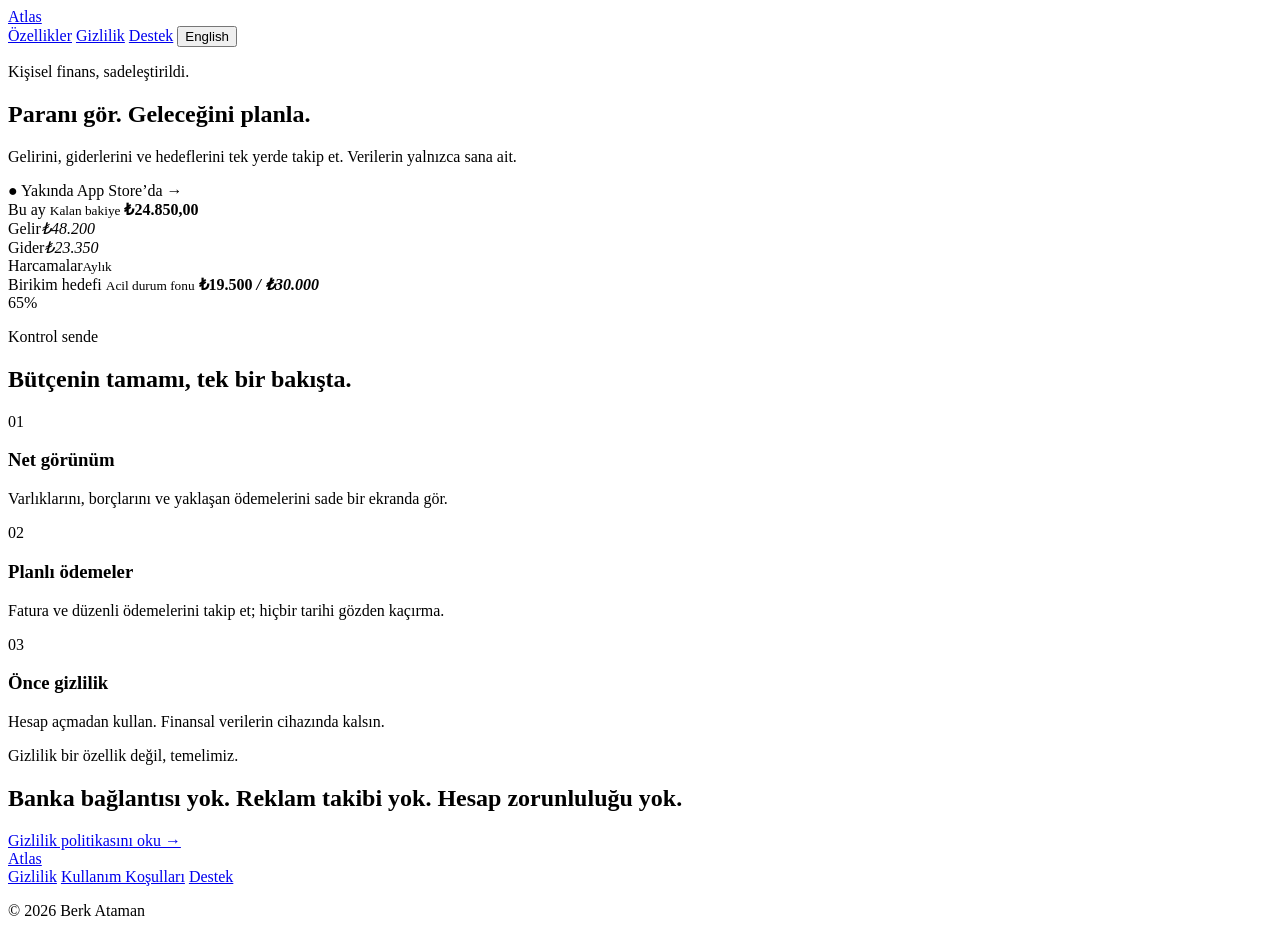
==== index.html @ bc6813a5 "Add index.html" ====
<!doctype html>
<html lang="tr">
<head>
  <meta charset="utf-8">
  <meta name="viewport" content="width=device-width, initial-scale=1">
  <meta name="description" content="Atlas — kişisel bütçenizi sade ve güvenli biçimde yönetin.">
  <meta name="theme-color" content="#06110e">
  <title>Atlas — Paranı gör. Geleceğini planla.</title>
  <link rel="stylesheet" href="assets/styles.css">
  <script defer src="assets/site.js"></script>
</head>
<body>
  <header class="site-header">
    <a class="brand" href="./" aria-label="Atlas ana sayfa">
      <span class="brand-mark" aria-hidden="true"><i></i><i></i></span>
      <span>Atlas</span>
    </a>
    <nav aria-label="Ana menü">
      <a href="#features" data-tr="Özellikler" data-en="Features">Özellikler</a>
      <a href="privacy/" data-tr="Gizlilik" data-en="Privacy">Gizlilik</a>
      <a href="support/" data-tr="Destek" data-en="Support">Destek</a>
      <button class="language-toggle" type="button" data-language-toggle>English</button>
    </nav>
  </header>

  <main>
    <section class="hero">
      <div class="hero-copy">
        <p class="eyebrow" data-tr="Kişisel finans, sadeleştirildi." data-en="Personal finance, simplified.">Kişisel finans, sadeleştirildi.</p>
        <h1>
          <span data-tr="Paranı gör." data-en="See your money.">Paranı gör.</span>
          <strong data-tr="Geleceğini planla." data-en="Plan your future.">Geleceğini planla.</strong>
        </h1>
        <p class="lead" data-tr="Gelirini, giderlerini ve hedeflerini tek yerde takip et. Verilerin yalnızca sana ait." data-en="Track your income, expenses, and goals in one place. Your data belongs to you.">
          Gelirini, giderlerini ve hedeflerini tek yerde takip et. Verilerin yalnızca sana ait.
        </p>
        <span class="store-button" aria-label="Yakında App Store'da">
          <span class="apple-glyph" aria-hidden="true">●</span>
          <span data-tr="Yakında App Store’da" data-en="Coming soon to the App Store">Yakında App Store’da</span>
          <span aria-hidden="true">→</span>
        </span>
      </div>

      <div class="product-visual" aria-label="Atlas bütçe özeti örneği">
        <div class="orbit orbit-one"></div>
        <div class="orbit orbit-two"></div>
        <article class="glass-card balance-card">
          <span data-tr="Bu ay" data-en="This month">Bu ay</span>
          <small data-tr="Kalan bakiye" data-en="Remaining balance">Kalan bakiye</small>
          <b>₺24.850,00</b>
          <div class="bar-label"><span data-tr="Gelir" data-en="Income">Gelir</span><em>₺48.200</em></div>
          <div class="progress"><i style="width:78%"></i></div>
          <div class="bar-label"><span data-tr="Gider" data-en="Expenses">Gider</span><em>₺23.350</em></div>
          <div class="progress muted"><i style="width:43%"></i></div>
        </article>
        <article class="glass-card chart-card">
          <div class="card-heading"><span data-tr="Harcamalar" data-en="Spending">Harcamalar</span><small data-tr="Aylık" data-en="Monthly">Aylık</small></div>
          <div class="chart" aria-hidden="true">
            <span style="height:30%"></span><span style="height:47%"></span><span style="height:38%"></span>
            <span style="height:62%"></span><span style="height:54%"></span><span style="height:78%"></span>
          </div>
        </article>
        <article class="glass-card goal-card">
          <div>
            <span data-tr="Birikim hedefi" data-en="Savings goal">Birikim hedefi</span>
            <small data-tr="Acil durum fonu" data-en="Emergency fund">Acil durum fonu</small>
            <b>₺19.500 <em>/ ₺30.000</em></b>
          </div>
          <div class="ring"><span>65%</span></div>
        </article>
      </div>
    </section>

    <section class="features" id="features">
      <div class="section-heading">
        <p class="eyebrow" data-tr="Kontrol sende" data-en="You’re in control">Kontrol sende</p>
        <h2 data-tr="Bütçenin tamamı, tek bir bakışta." data-en="Your entire budget, at a glance.">Bütçenin tamamı, tek bir bakışta.</h2>
      </div>
      <div class="feature-grid">
        <article><span>01</span><h3 data-tr="Net görünüm" data-en="Clear overview">Net görünüm</h3><p data-tr="Varlıklarını, borçlarını ve yaklaşan ödemelerini sade bir ekranda gör." data-en="See your assets, debts, and upcoming payments on one clean screen.">Varlıklarını, borçlarını ve yaklaşan ödemelerini sade bir ekranda gör.</p></article>
        <article><span>02</span><h3 data-tr="Planlı ödemeler" data-en="Planned payments">Planlı ödemeler</h3><p data-tr="Fatura ve düzenli ödemelerini takip et; hiçbir tarihi gözden kaçırma." data-en="Track bills and recurring payments without missing a date.">Fatura ve düzenli ödemelerini takip et; hiçbir tarihi gözden kaçırma.</p></article>
        <article><span>03</span><h3 data-tr="Önce gizlilik" data-en="Privacy first">Önce gizlilik</h3><p data-tr="Hesap açmadan kullan. Finansal verilerin cihazında kalsın." data-en="Use Atlas without an account. Keep your financial data on your device.">Hesap açmadan kullan. Finansal verilerin cihazında kalsın.</p></article>
      </div>
    </section>

    <section class="privacy-callout">
      <div>
        <p class="eyebrow" data-tr="Gizlilik bir özellik değil, temelimiz." data-en="Privacy isn’t a feature. It’s the foundation.">Gizlilik bir özellik değil, temelimiz.</p>
        <h2 data-tr="Banka bağlantısı yok. Reklam takibi yok. Hesap zorunluluğu yok." data-en="No bank connection. No ad tracking. No required account.">Banka bağlantısı yok. Reklam takibi yok. Hesap zorunluluğu yok.</h2>
      </div>
      <a class="text-link" href="privacy/" data-tr="Gizlilik politikasını oku →" data-en="Read the privacy policy →">Gizlilik politikasını oku →</a>
    </section>
  </main>

  <footer>
    <a class="brand footer-brand" href="./"><span class="brand-mark" aria-hidden="true"><i></i><i></i></span><span>Atlas</span></a>
    <div class="footer-links">
      <a href="privacy/" data-tr="Gizlilik" data-en="Privacy">Gizlilik</a>
      <a href="terms/" data-tr="Kullanım Koşulları" data-en="Terms of Use">Kullanım Koşulları</a>
      <a href="support/" data-tr="Destek" data-en="Support">Destek</a>
    </div>
    <p>© 2026 Berk Ataman</p>
  </footer>
</body>
</html>
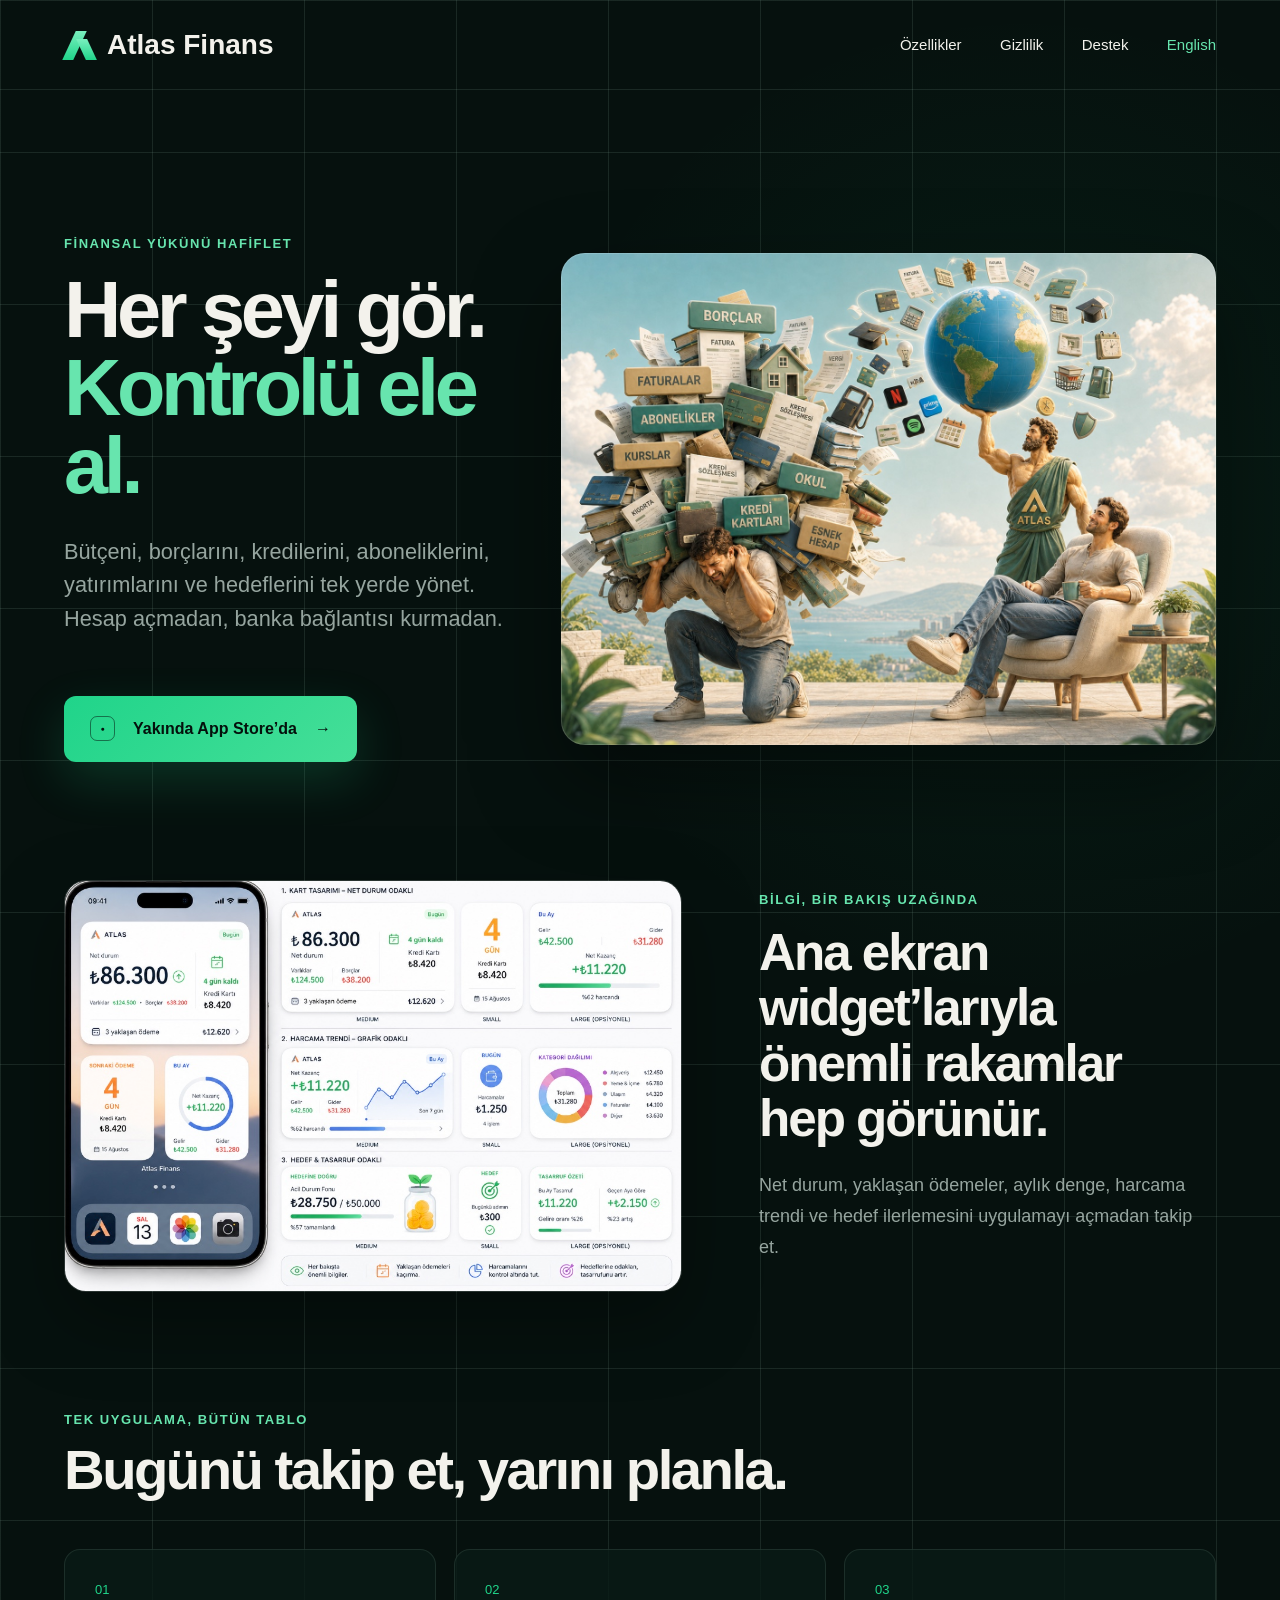
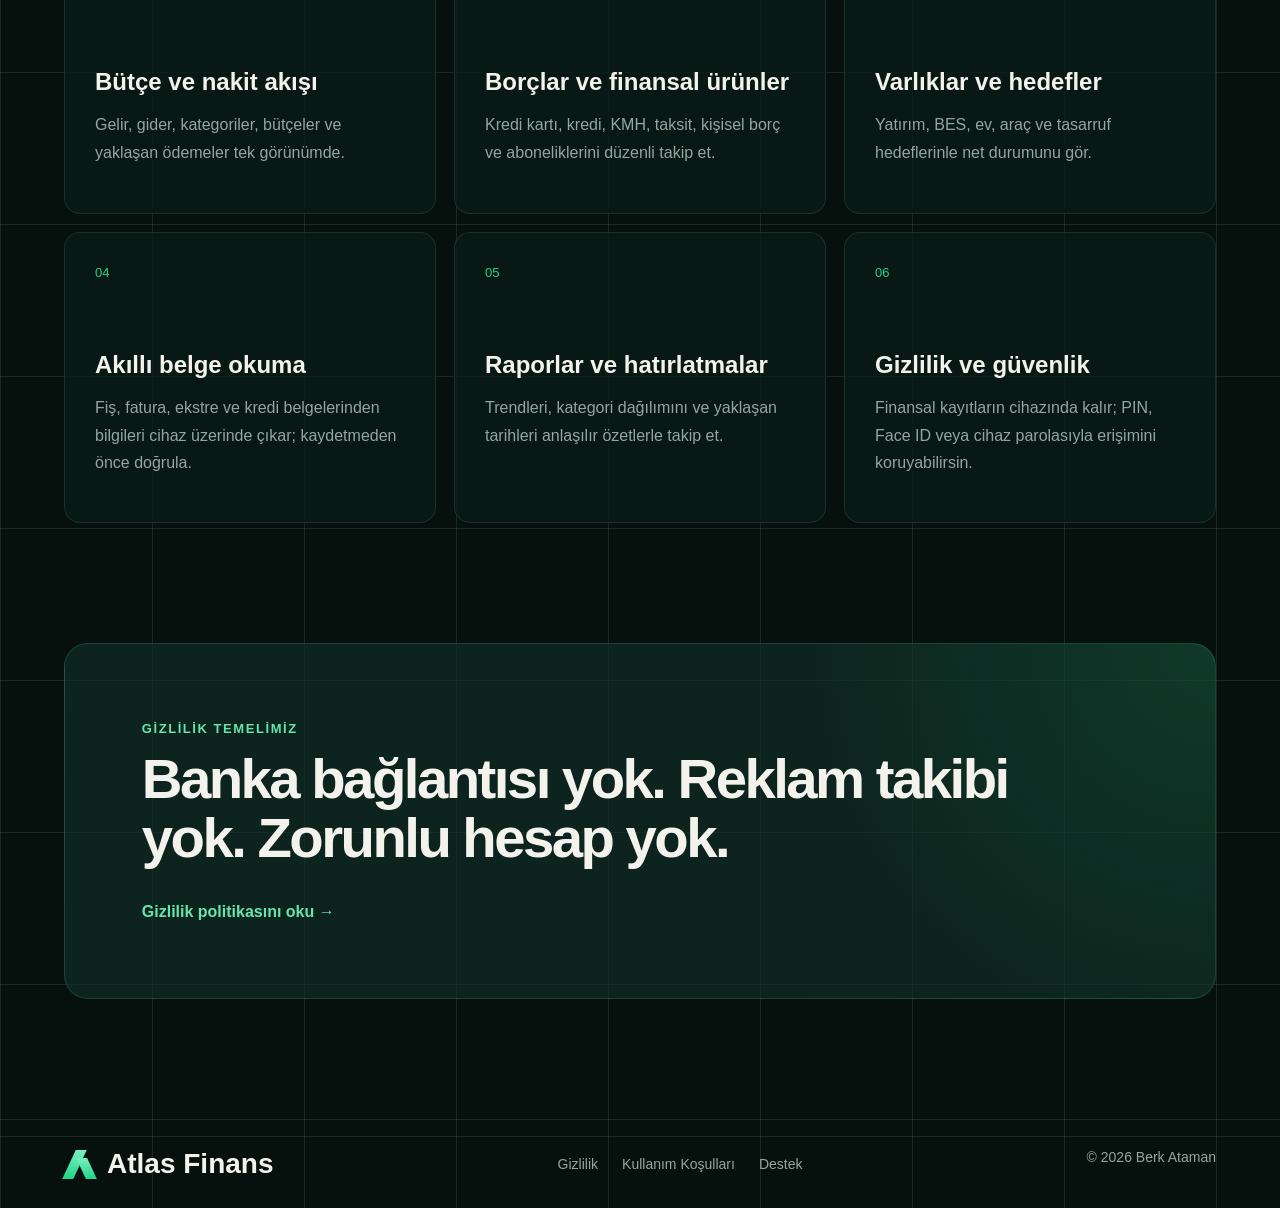
==== commit 67f5fa20: "Update site content, legal pages, and visuals" ====
--- a/index.html
+++ b/index.html
@@ -1,105 +1,25 @@
 <!doctype html>
 <html lang="tr">
 <head>
-  <meta charset="utf-8">
-  <meta name="viewport" content="width=device-width, initial-scale=1">
-  <meta name="description" content="Atlas — kişisel bütçenizi sade ve güvenli biçimde yönetin.">
-  <meta name="theme-color" content="#06110e">
-  <title>Atlas — Paranı gör. Geleceğini planla.</title>
-  <link rel="stylesheet" href="assets/styles.css">
-  <script defer src="assets/site.js"></script>
+  <meta charset="utf-8"><meta name="viewport" content="width=device-width, initial-scale=1">
+  <meta name="description" content="Atlas Finans — bütçe, borç, kredi, abonelik, yatırım ve hedeflerinizi gizlilik odaklı yönetin.">
+  <meta name="theme-color" content="#06110e"><title>Atlas Finans — Finansal yükünü hafiflet</title>
+  <link rel="stylesheet" href="assets/styles.css"><script defer src="assets/site.js"></script>
 </head>
 <body>
-  <header class="site-header">
-    <a class="brand" href="./" aria-label="Atlas ana sayfa">
-      <span class="brand-mark" aria-hidden="true"><i></i><i></i></span>
-      <span>Atlas</span>
-    </a>
-    <nav aria-label="Ana menü">
-      <a href="#features" data-tr="Özellikler" data-en="Features">Özellikler</a>
-      <a href="privacy/" data-tr="Gizlilik" data-en="Privacy">Gizlilik</a>
-      <a href="support/" data-tr="Destek" data-en="Support">Destek</a>
-      <button class="language-toggle" type="button" data-language-toggle>English</button>
-    </nav>
-  </header>
-
+  <header class="site-header"><a class="brand" href="./" aria-label="Atlas Finans ana sayfa"><span class="brand-mark" aria-hidden="true"><i></i><i></i></span><span>Atlas Finans</span></a><nav aria-label="Ana menü"><a href="#features" data-tr="Özellikler" data-en="Features">Özellikler</a><a href="privacy/" data-tr="Gizlilik" data-en="Privacy">Gizlilik</a><a href="support/" data-tr="Destek" data-en="Support">Destek</a><button class="language-toggle" type="button" data-language-toggle>English</button></nav></header>
   <main>
-    <section class="hero">
-      <div class="hero-copy">
-        <p class="eyebrow" data-tr="Kişisel finans, sadeleştirildi." data-en="Personal finance, simplified.">Kişisel finans, sadeleştirildi.</p>
-        <h1>
-          <span data-tr="Paranı gör." data-en="See your money.">Paranı gör.</span>
-          <strong data-tr="Geleceğini planla." data-en="Plan your future.">Geleceğini planla.</strong>
-        </h1>
-        <p class="lead" data-tr="Gelirini, giderlerini ve hedeflerini tek yerde takip et. Verilerin yalnızca sana ait." data-en="Track your income, expenses, and goals in one place. Your data belongs to you.">
-          Gelirini, giderlerini ve hedeflerini tek yerde takip et. Verilerin yalnızca sana ait.
-        </p>
-        <span class="store-button" aria-label="Yakında App Store'da">
-          <span class="apple-glyph" aria-hidden="true">●</span>
-          <span data-tr="Yakında App Store’da" data-en="Coming soon to the App Store">Yakında App Store’da</span>
-          <span aria-hidden="true">→</span>
-        </span>
-      </div>
-
-      <div class="product-visual" aria-label="Atlas bütçe özeti örneği">
-        <div class="orbit orbit-one"></div>
-        <div class="orbit orbit-two"></div>
-        <article class="glass-card balance-card">
-          <span data-tr="Bu ay" data-en="This month">Bu ay</span>
-          <small data-tr="Kalan bakiye" data-en="Remaining balance">Kalan bakiye</small>
-          <b>₺24.850,00</b>
-          <div class="bar-label"><span data-tr="Gelir" data-en="Income">Gelir</span><em>₺48.200</em></div>
-          <div class="progress"><i style="width:78%"></i></div>
-          <div class="bar-label"><span data-tr="Gider" data-en="Expenses">Gider</span><em>₺23.350</em></div>
-          <div class="progress muted"><i style="width:43%"></i></div>
-        </article>
-        <article class="glass-card chart-card">
-          <div class="card-heading"><span data-tr="Harcamalar" data-en="Spending">Harcamalar</span><small data-tr="Aylık" data-en="Monthly">Aylık</small></div>
-          <div class="chart" aria-hidden="true">
-            <span style="height:30%"></span><span style="height:47%"></span><span style="height:38%"></span>
-            <span style="height:62%"></span><span style="height:54%"></span><span style="height:78%"></span>
-          </div>
-        </article>
-        <article class="glass-card goal-card">
-          <div>
-            <span data-tr="Birikim hedefi" data-en="Savings goal">Birikim hedefi</span>
-            <small data-tr="Acil durum fonu" data-en="Emergency fund">Acil durum fonu</small>
-            <b>₺19.500 <em>/ ₺30.000</em></b>
-          </div>
-          <div class="ring"><span>65%</span></div>
-        </article>
-      </div>
-    </section>
-
-    <section class="features" id="features">
-      <div class="section-heading">
-        <p class="eyebrow" data-tr="Kontrol sende" data-en="You’re in control">Kontrol sende</p>
-        <h2 data-tr="Bütçenin tamamı, tek bir bakışta." data-en="Your entire budget, at a glance.">Bütçenin tamamı, tek bir bakışta.</h2>
-      </div>
-      <div class="feature-grid">
-        <article><span>01</span><h3 data-tr="Net görünüm" data-en="Clear overview">Net görünüm</h3><p data-tr="Varlıklarını, borçlarını ve yaklaşan ödemelerini sade bir ekranda gör." data-en="See your assets, debts, and upcoming payments on one clean screen.">Varlıklarını, borçlarını ve yaklaşan ödemelerini sade bir ekranda gör.</p></article>
-        <article><span>02</span><h3 data-tr="Planlı ödemeler" data-en="Planned payments">Planlı ödemeler</h3><p data-tr="Fatura ve düzenli ödemelerini takip et; hiçbir tarihi gözden kaçırma." data-en="Track bills and recurring payments without missing a date.">Fatura ve düzenli ödemelerini takip et; hiçbir tarihi gözden kaçırma.</p></article>
-        <article><span>03</span><h3 data-tr="Önce gizlilik" data-en="Privacy first">Önce gizlilik</h3><p data-tr="Hesap açmadan kullan. Finansal verilerin cihazında kalsın." data-en="Use Atlas without an account. Keep your financial data on your device.">Hesap açmadan kullan. Finansal verilerin cihazında kalsın.</p></article>
-      </div>
-    </section>
-
-    <section class="privacy-callout">
-      <div>
-        <p class="eyebrow" data-tr="Gizlilik bir özellik değil, temelimiz." data-en="Privacy isn’t a feature. It’s the foundation.">Gizlilik bir özellik değil, temelimiz.</p>
-        <h2 data-tr="Banka bağlantısı yok. Reklam takibi yok. Hesap zorunluluğu yok." data-en="No bank connection. No ad tracking. No required account.">Banka bağlantısı yok. Reklam takibi yok. Hesap zorunluluğu yok.</h2>
-      </div>
-      <a class="text-link" href="privacy/" data-tr="Gizlilik politikasını oku →" data-en="Read the privacy policy →">Gizlilik politikasını oku →</a>
-    </section>
+    <section class="hero hero-new"><div class="hero-copy"><p class="eyebrow" data-tr="Finansal yükünü hafiflet" data-en="Lighten your financial load">Finansal yükünü hafiflet</p><h1><span data-tr="Her şeyi gör." data-en="See everything.">Her şeyi gör.</span><strong data-tr="Kontrolü ele al." data-en="Take control.">Kontrolü ele al.</strong></h1><p class="lead" data-tr="Bütçeni, borçlarını, kredilerini, aboneliklerini, yatırımlarını ve hedeflerini tek yerde yönet. Hesap açmadan, banka bağlantısı kurmadan." data-en="Manage your budget, debts, loans, subscriptions, investments and goals in one place—without creating an account or connecting a bank.">Bütçeni, borçlarını, kredilerini, aboneliklerini, yatırımlarını ve hedeflerini tek yerde yönet. Hesap açmadan, banka bağlantısı kurmadan.</p><span class="store-button"><span class="apple-glyph" aria-hidden="true">●</span><span data-tr="Yakında App Store’da" data-en="Coming soon to the App Store">Yakında App Store’da</span><span aria-hidden="true">→</span></span></div><figure class="hero-image"><img src="assets/images/atlas-hero.jpg" alt="Atlas Finans, finansal yükten kontrole geçişi anlatan görsel" width="1448" height="1086" fetchpriority="high"></figure></section>
+    <section class="product-showcase"><img src="assets/images/atlas-widgets.jpg" alt="Atlas Finans iOS ana ekran widget tasarımları" width="1038" height="691" loading="lazy"><div><p class="eyebrow" data-tr="Bilgi, bir bakış uzağında" data-en="Insights at a glance">Bilgi, bir bakış uzağında</p><h2 data-tr="Ana ekran widget’larıyla önemli rakamlar hep görünür." data-en="Keep the numbers that matter visible with Home Screen widgets.">Ana ekran widget’larıyla önemli rakamlar hep görünür.</h2><p data-tr="Net durum, yaklaşan ödemeler, aylık denge, harcama trendi ve hedef ilerlemesini uygulamayı açmadan takip et." data-en="Follow net worth, upcoming payments, monthly balance, spending trends and goal progress without opening the app.">Net durum, yaklaşan ödemeler, aylık denge, harcama trendi ve hedef ilerlemesini uygulamayı açmadan takip et.</p></div></section>
+    <section class="features" id="features"><div class="section-heading"><p class="eyebrow" data-tr="Tek uygulama, bütün tablo" data-en="One app, the full picture">Tek uygulama, bütün tablo</p><h2 data-tr="Bugünü takip et, yarını planla." data-en="Track today. Plan tomorrow.">Bugünü takip et, yarını planla.</h2></div><div class="feature-grid">
+      <article><span>01</span><h3 data-tr="Bütçe ve nakit akışı" data-en="Budget &amp; cash flow">Bütçe ve nakit akışı</h3><p data-tr="Gelir, gider, kategoriler, bütçeler ve yaklaşan ödemeler tek görünümde." data-en="Income, expenses, categories, budgets and upcoming payments in one view.">Gelir, gider, kategoriler, bütçeler ve yaklaşan ödemeler tek görünümde.</p></article>
+      <article><span>02</span><h3 data-tr="Borçlar ve finansal ürünler" data-en="Debts &amp; financial products">Borçlar ve finansal ürünler</h3><p data-tr="Kredi kartı, kredi, KMH, taksit, kişisel borç ve aboneliklerini düzenli takip et." data-en="Track cards, loans, overdrafts, installments, personal debts and subscriptions.">Kredi kartı, kredi, KMH, taksit, kişisel borç ve aboneliklerini düzenli takip et.</p></article>
+      <article><span>03</span><h3 data-tr="Varlıklar ve hedefler" data-en="Assets &amp; goals">Varlıklar ve hedefler</h3><p data-tr="Yatırım, BES, ev, araç ve tasarruf hedeflerinle net durumunu gör." data-en="See your position across investments, pensions, home, vehicle and savings goals.">Yatırım, BES, ev, araç ve tasarruf hedeflerinle net durumunu gör.</p></article>
+      <article><span>04</span><h3 data-tr="Akıllı belge okuma" data-en="Smart document reading">Akıllı belge okuma</h3><p data-tr="Fiş, fatura, ekstre ve kredi belgelerinden bilgileri cihaz üzerinde çıkar; kaydetmeden önce doğrula." data-en="Extract details from receipts, bills, statements and loan documents on-device, then review before saving.">Fiş, fatura, ekstre ve kredi belgelerinden bilgileri cihaz üzerinde çıkar; kaydetmeden önce doğrula.</p></article>
+      <article><span>05</span><h3 data-tr="Raporlar ve hatırlatmalar" data-en="Reports &amp; reminders">Raporlar ve hatırlatmalar</h3><p data-tr="Trendleri, kategori dağılımını ve yaklaşan tarihleri anlaşılır özetlerle takip et." data-en="Follow trends, category breakdowns and due dates with clear summaries.">Trendleri, kategori dağılımını ve yaklaşan tarihleri anlaşılır özetlerle takip et.</p></article>
+      <article><span>06</span><h3 data-tr="Gizlilik ve güvenlik" data-en="Privacy &amp; security">Gizlilik ve güvenlik</h3><p data-tr="Finansal kayıtların cihazında kalır; PIN, Face ID veya cihaz parolasıyla erişimini koruyabilirsin." data-en="Your financial records stay on your device; protect access with a PIN, Face ID or device passcode.">Finansal kayıtların cihazında kalır; PIN, Face ID veya cihaz parolasıyla erişimini koruyabilirsin.</p></article>
+    </div></section>
+    <section class="privacy-callout"><div><p class="eyebrow" data-tr="Gizlilik temelimiz" data-en="Privacy is foundational">Gizlilik temelimiz</p><h2 data-tr="Banka bağlantısı yok. Reklam takibi yok. Zorunlu hesap yok." data-en="No bank connection. No ad tracking. No required account.">Banka bağlantısı yok. Reklam takibi yok. Zorunlu hesap yok.</h2></div><a class="text-link" href="privacy/" data-tr="Gizlilik politikasını oku →" data-en="Read the privacy policy →">Gizlilik politikasını oku →</a></section>
   </main>
-
-  <footer>
-    <a class="brand footer-brand" href="./"><span class="brand-mark" aria-hidden="true"><i></i><i></i></span><span>Atlas</span></a>
-    <div class="footer-links">
-      <a href="privacy/" data-tr="Gizlilik" data-en="Privacy">Gizlilik</a>
-      <a href="terms/" data-tr="Kullanım Koşulları" data-en="Terms of Use">Kullanım Koşulları</a>
-      <a href="support/" data-tr="Destek" data-en="Support">Destek</a>
-    </div>
-    <p>© 2026 Berk Ataman</p>
-  </footer>
-</body>
-</html>
+  <footer><a class="brand footer-brand" href="./"><span class="brand-mark" aria-hidden="true"><i></i><i></i></span><span>Atlas Finans</span></a><div class="footer-links"><a href="privacy/" data-tr="Gizlilik" data-en="Privacy">Gizlilik</a><a href="terms/" data-tr="Kullanım Koşulları" data-en="Terms of Use">Kullanım Koşulları</a><a href="support/" data-tr="Destek" data-en="Support">Destek</a></div><p>© 2026 Berk Ataman</p></footer>
+</body></html>
--- a/assets/styles.css
+++ b/assets/styles.css
@@ -0,0 +1,196 @@
+:root {
+  --bg: #06110e;
+  --surface: #0b211b;
+  --surface-soft: rgba(18, 47, 39, 0.62);
+  --accent: #20d48a;
+  --accent-soft: #67e5ae;
+  --text: #f3f2ec;
+  --muted: #96a59f;
+  --line: rgba(148, 182, 168, 0.14);
+  --max: 1440px;
+}
+
+* { box-sizing: border-box; }
+html { scroll-behavior: smooth; }
+body {
+  margin: 0;
+  color: var(--text);
+  background:
+    radial-gradient(circle at 80% 18%, rgba(32, 212, 138, .07), transparent 31rem),
+    linear-gradient(var(--line) 1px, transparent 1px),
+    linear-gradient(90deg, var(--line) 1px, transparent 1px),
+    var(--bg);
+  background-size: auto, 152px 152px, 152px 152px, auto;
+  font-family: Inter, ui-sans-serif, -apple-system, BlinkMacSystemFont, "SF Pro Display", "Segoe UI", sans-serif;
+  -webkit-font-smoothing: antialiased;
+}
+a { color: inherit; }
+.site-header, footer {
+  width: min(100%, var(--max));
+  margin: auto;
+  padding: 28px 5vw;
+  display: flex;
+  align-items: center;
+  justify-content: space-between;
+}
+.site-header { border-bottom: 1px solid var(--line); }
+.site-header.compact { padding-block: 22px; }
+.brand { display: inline-flex; align-items: center; gap: 12px; text-decoration: none; font-size: 28px; font-weight: 760; }
+.brand-mark { width: 31px; height: 30px; position: relative; display: inline-block; }
+.brand-mark i { position: absolute; bottom: 0; width: 11px; height: 29px; background: linear-gradient(180deg, #7af0bf, var(--accent)); transform: skew(-25deg); }
+.brand-mark i:first-child { left: 5px; }
+.brand-mark i:last-child { left: 17px; height: 21px; transform: skew(25deg); }
+nav { display: flex; align-items: center; gap: clamp(18px, 3vw, 52px); }
+nav a, .language-toggle { font: inherit; color: var(--text); text-decoration: none; background: none; border: 0; cursor: pointer; font-size: 15px; }
+nav a:hover, .language-toggle { color: var(--accent-soft); }
+.language-toggle { padding: 8px 0; }
+
+.hero {
+  min-height: 790px;
+  width: min(100%, var(--max));
+  margin: auto;
+  padding: clamp(80px, 10vw, 145px) 5vw 100px;
+  display: grid;
+  grid-template-columns: .92fr 1.08fr;
+  gap: 58px;
+  align-items: center;
+  overflow: hidden;
+}
+.hero-new { grid-template-columns: .82fr 1.18fr; gap: 42px; }
+.hero-image { margin: 0; position: relative; }
+.hero-image::after { content: ""; position: absolute; inset: 0; border-radius: 24px; box-shadow: inset 0 0 0 1px rgba(255,255,255,.14); pointer-events: none; }
+.hero-image img { display: block; width: 100%; height: auto; border-radius: 24px; box-shadow: 0 35px 90px rgba(0,0,0,.44); }
+.eyebrow { color: var(--accent-soft); font-size: 13px; font-weight: 720; letter-spacing: .12em; text-transform: uppercase; }
+h1, h2, h3, p { margin-top: 0; }
+.hero h1 { margin: 20px 0 30px; font-size: clamp(55px, 6.2vw, 92px); line-height: .98; letter-spacing: -.055em; font-weight: 760; }
+.hero h1 span, .hero h1 strong { display: block; }
+.hero h1 strong { color: var(--accent-soft); }
+.lead { max-width: 590px; color: var(--muted); font-size: clamp(19px, 1.7vw, 24px); line-height: 1.55; }
+.store-button, .primary-button {
+  margin-top: 38px;
+  display: inline-flex;
+  align-items: center;
+  gap: 18px;
+  min-height: 66px;
+  padding: 0 26px;
+  border-radius: 12px;
+  background: linear-gradient(135deg, var(--accent), #45df98);
+  color: #04110c;
+  font-weight: 760;
+  text-decoration: none;
+  box-shadow: 0 18px 48px rgba(32,212,138,.18);
+  transition: transform .2s ease, box-shadow .2s ease;
+}
+.store-button:hover, .primary-button:hover { transform: translateY(-2px); box-shadow: 0 22px 54px rgba(32,212,138,.25); }
+.apple-glyph { width: 25px; height: 25px; display: grid; place-items: center; border: 1px solid rgba(4,17,12,.5); border-radius: 7px; font-size: 7px; }
+
+.product-visual { min-height: 540px; position: relative; perspective: 1000px; }
+.orbit { position: absolute; border: 1px solid rgba(88, 170, 138, .14); border-radius: 50%; width: 650px; height: 650px; left: 2%; top: -10%; }
+.orbit-two { width: 470px; height: 470px; left: 18%; top: 7%; }
+.glass-card {
+  position: absolute;
+  padding: 25px;
+  border: 1px solid rgba(178, 224, 205, .25);
+  border-radius: 17px;
+  background: linear-gradient(145deg, rgba(21, 47, 40, .88), rgba(7, 26, 21, .78));
+  box-shadow: 0 25px 80px rgba(0,0,0,.32);
+  backdrop-filter: blur(18px);
+  transition: transform .25s ease, border-color .25s ease;
+}
+.glass-card:hover { border-color: rgba(75, 227, 161, .58); }
+.glass-card small { display: block; color: var(--muted); margin-top: 12px; }
+.glass-card b { display: block; margin: 8px 0 22px; font-size: 27px; }
+.balance-card { width: 315px; left: 6%; top: 6%; transform: rotate(3deg); }
+.balance-card:hover { transform: rotate(1deg) translateY(-4px); }
+.bar-label { margin-top: 15px; display: flex; justify-content: space-between; color: var(--muted); font-size: 13px; }
+.bar-label em { color: var(--text); font-style: normal; }
+.progress { height: 8px; margin-top: 8px; background: rgba(140,174,161,.14); border-radius: 99px; overflow: hidden; }
+.progress i { display: block; height: 100%; background: var(--accent); border-radius: inherit; }
+.progress.muted i { background: #9da9a4; }
+.chart-card { width: 385px; right: -2%; top: 16%; transform: rotate(4deg); }
+.chart-card:hover { transform: rotate(2deg) translateY(-4px); }
+.card-heading { display: flex; justify-content: space-between; align-items: center; font-weight: 720; }
+.card-heading small { margin: 0; padding: 6px 9px; border: 1px solid var(--line); border-radius: 7px; font-size: 11px; }
+.chart { height: 155px; margin-top: 28px; display: flex; align-items: end; gap: 15px; border-bottom: 1px solid var(--line); }
+.chart span { flex: 1; min-height: 20%; background: linear-gradient(180deg, var(--accent), rgba(32,212,138,.15)); border-radius: 6px 6px 0 0; animation: rise .8s ease both; }
+.chart span:nth-child(2) { animation-delay: .05s; }.chart span:nth-child(3) { animation-delay: .1s; }.chart span:nth-child(4) { animation-delay: .15s; }.chart span:nth-child(5) { animation-delay: .2s; }.chart span:nth-child(6) { animation-delay: .25s; }
+.goal-card { width: 390px; left: 18%; bottom: 3%; display: flex; justify-content: space-between; align-items: center; transform: rotate(-2deg); }
+.goal-card:hover { transform: rotate(0) translateY(-4px); }
+.goal-card b { color: var(--accent-soft); font-size: 21px; margin-bottom: 0; }
+.goal-card b em { color: var(--muted); font-size: 12px; font-style: normal; font-weight: 500; }
+.ring { width: 83px; height: 83px; border-radius: 50%; display: grid; place-items: center; background: conic-gradient(var(--accent) 65%, rgba(116,153,139,.18) 0); }
+.ring::before { content:""; width: 63px; height: 63px; position: absolute; border-radius: 50%; background: #0c211b; }
+.ring span { position: relative; z-index: 1; font-weight: 760; }
+
+.features, .privacy-callout { width: min(100% - 10vw, calc(var(--max) - 10vw)); margin: 0 auto 120px; }
+.product-showcase { width: min(100% - 10vw, calc(var(--max) - 10vw)); margin: 0 auto 120px; display: grid; grid-template-columns: 1.15fr .85fr; gap: clamp(35px, 6vw, 90px); align-items: center; }
+.product-showcase img { display: block; width: 100%; height: auto; border-radius: 22px; border: 1px solid rgba(255,255,255,.14); box-shadow: 0 28px 75px rgba(0,0,0,.35); }
+.product-showcase h2 { font-size: clamp(36px, 4vw, 60px); line-height: 1.08; letter-spacing: -.04em; margin: 18px 0 24px; }
+.product-showcase p:last-child { color: var(--muted); font-size: 18px; line-height: 1.7; }
+.section-heading { max-width: 760px; margin-bottom: 50px; }
+.section-heading h2, .privacy-callout h2 { font-size: clamp(38px, 4.4vw, 66px); line-height: 1.05; letter-spacing: -.045em; }
+.feature-grid { display: grid; grid-template-columns: repeat(3, 1fr); gap: 18px; }
+.feature-grid article { min-height: 265px; padding: 30px; border: 1px solid var(--line); border-radius: 16px; background: rgba(9, 27, 22, .78); }
+.feature-grid article > span { color: var(--accent); font-size: 13px; }
+.feature-grid h3 { margin: 70px 0 15px; font-size: 24px; }
+.feature-grid p { color: var(--muted); line-height: 1.7; }
+.privacy-callout { padding: clamp(40px, 6vw, 85px); border: 1px solid rgba(77,205,150,.2); border-radius: 24px; background: radial-gradient(circle at 100% 0, rgba(32,212,138,.13), transparent 35%), var(--surface-soft); }
+.privacy-callout h2 { max-width: 960px; margin-bottom: 36px; }
+.text-link { color: var(--accent-soft); text-decoration: none; font-weight: 700; }
+
+.legal-shell, .support-shell { width: min(100% - 10vw, 980px); margin: auto; padding: 100px 0 130px; }
+.legal-title { padding-bottom: 55px; margin-bottom: 55px; border-bottom: 1px solid var(--line); }
+.legal-title h1, .support-hero h1 { font-size: clamp(50px, 7vw, 86px); letter-spacing: -.055em; margin: 18px 0 25px; line-height: 1; }
+.legal-title > p:last-child, .support-hero > p:last-of-type { color: var(--muted); font-size: 20px; line-height: 1.6; max-width: 760px; }
+.legal-document h2 { margin: 46px 0 14px; font-size: 25px; }
+.legal-document p { color: #b7c2bd; font-size: 17px; line-height: 1.8; }
+.legal-document a { color: var(--accent-soft); }
+.support-hero { padding-bottom: 75px; }
+.faq-grid { display: grid; grid-template-columns: 1fr 1fr; gap: 18px; }
+.faq-grid article { padding: 28px; background: rgba(10,31,25,.8); border: 1px solid var(--line); border-radius: 16px; }
+.faq-grid h2 { font-size: 21px; }
+.faq-grid p { color: var(--muted); line-height: 1.7; }
+footer { border-top: 1px solid var(--line); color: var(--muted); font-size: 14px; }
+footer > a { text-decoration: none; color: var(--text); }
+.footer-links { display: flex; gap: 24px; }
+.footer-links a { color: var(--muted); text-decoration: none; }
+
+@keyframes rise { from { transform: scaleY(.15); transform-origin: bottom; opacity: .25; } }
+@media (max-width: 900px) {
+  .site-header { align-items: flex-start; }
+  nav { gap: 16px; flex-wrap: wrap; justify-content: flex-end; }
+  nav a:first-child { display: none; }
+  .hero { grid-template-columns: 1fr; padding-top: 75px; }
+  .product-visual { min-height: 520px; transform: scale(.9); transform-origin: top left; width: 111%; }
+  .hero-new, .product-showcase { grid-template-columns: 1fr; }
+  .feature-grid { grid-template-columns: 1fr; }
+  .feature-grid article { min-height: auto; }
+  .feature-grid h3 { margin-top: 35px; }
+}
+@media (max-width: 600px) {
+  .site-header, footer { padding-inline: 22px; }
+  .brand { font-size: 23px; }
+  .site-header nav a { display: none; }
+  .hero { padding: 65px 22px 40px; min-height: 0; }
+  .hero-new { gap: 42px; }
+  .hero-image img, .hero-image::after { border-radius: 16px; }
+  .hero h1 { font-size: 52px; }
+  .lead { font-size: 18px; }
+  .store-button { width: 100%; justify-content: center; font-size: 14px; }
+  .product-visual { min-height: 455px; transform: none; width: 100%; }
+  .balance-card { width: 250px; left: 0; }
+  .chart-card { width: 270px; right: -35px; top: 25%; }
+  .goal-card { width: 285px; left: 3%; bottom: 0; }
+  .features, .privacy-callout { width: calc(100% - 44px); margin-bottom: 80px; }
+  .product-showcase { width: calc(100% - 44px); margin-bottom: 80px; }
+  .privacy-callout { padding: 30px 24px; }
+  .section-heading h2, .privacy-callout h2 { font-size: 38px; }
+  .legal-shell, .support-shell { width: calc(100% - 44px); padding-block: 70px 95px; }
+  .legal-title h1, .support-hero h1 { font-size: 49px; }
+  .faq-grid { grid-template-columns: 1fr; }
+  footer { align-items: flex-start; flex-direction: column; gap: 20px; }
+}
+@media (prefers-reduced-motion: reduce) {
+  html { scroll-behavior: auto; }
+  *, *::before, *::after { animation: none !important; transition: none !important; }
+}
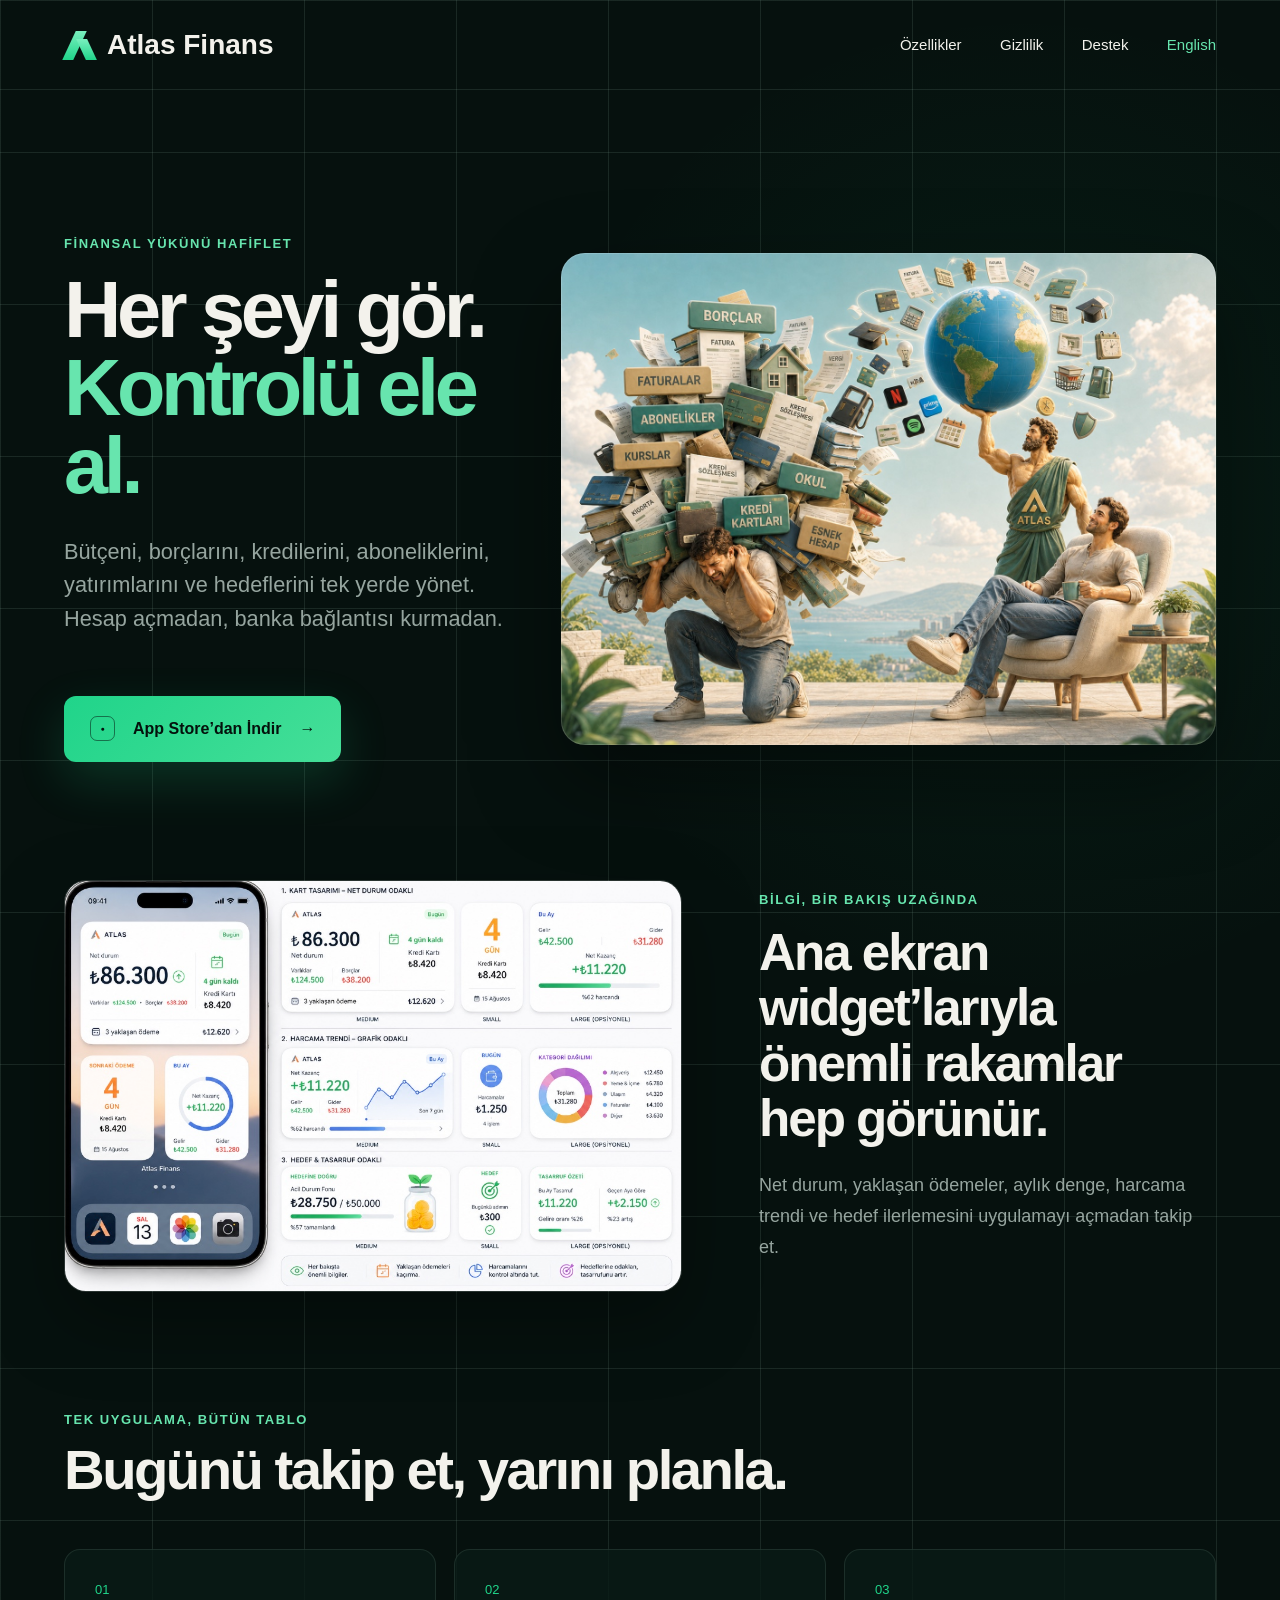
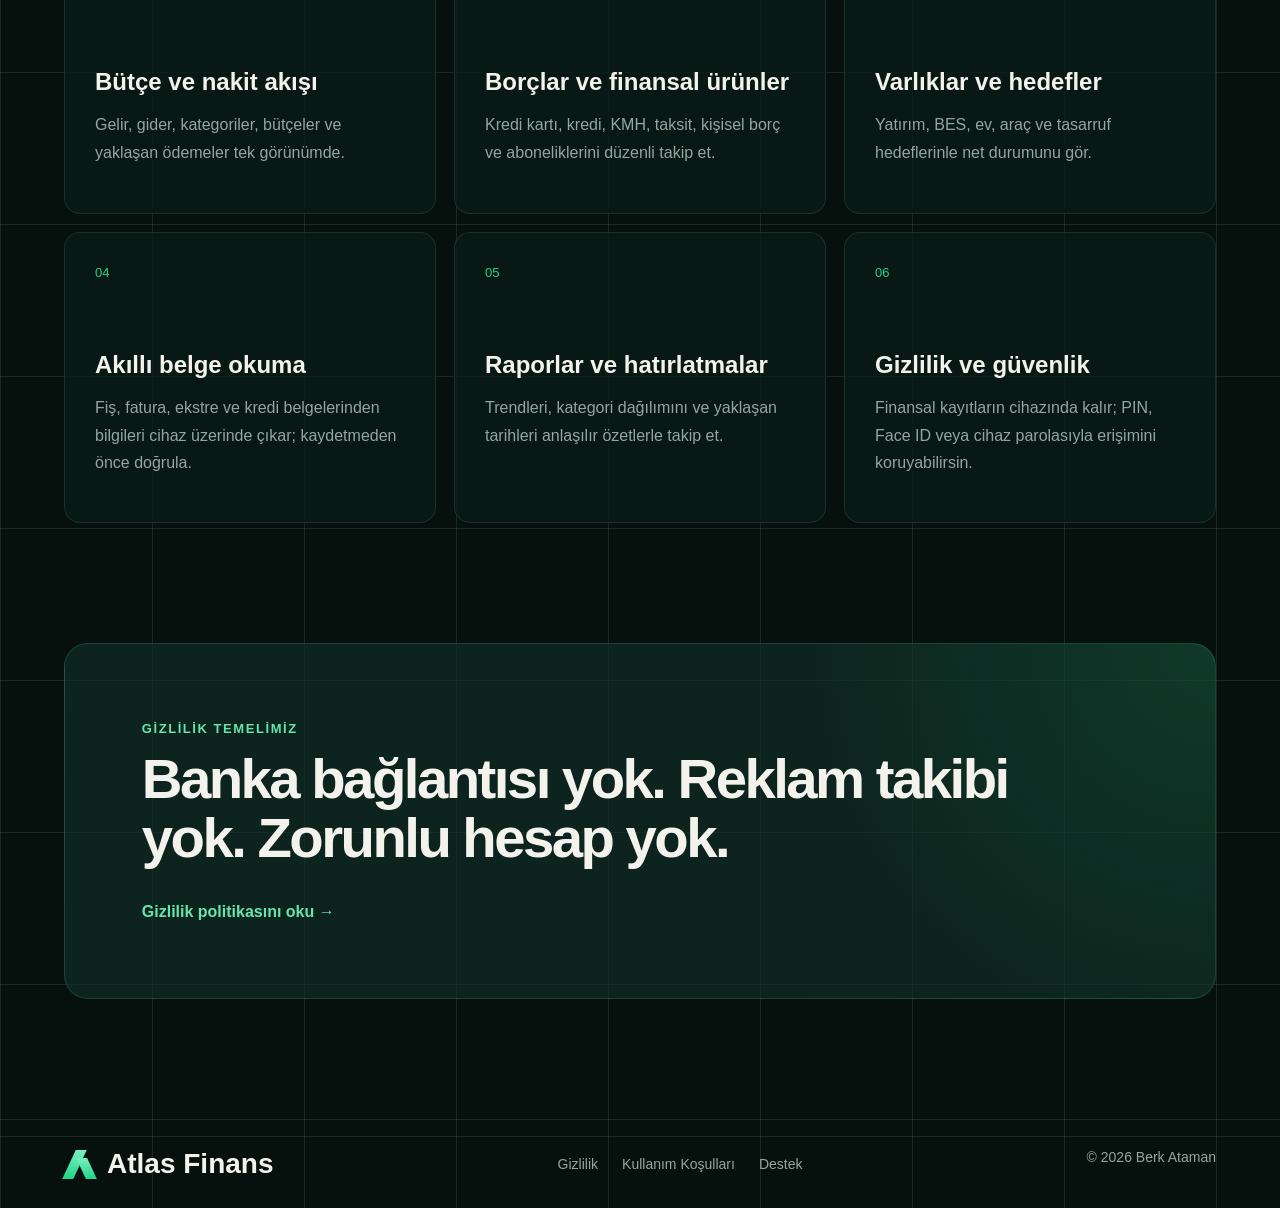
==== commit 7e0b3dc0: "Update App Store availability text" ====
--- a/index.html
+++ b/index.html
@@ -9,7 +9,7 @@
 <body>
   <header class="site-header"><a class="brand" href="./" aria-label="Atlas Finans ana sayfa"><span class="brand-mark" aria-hidden="true"><i></i><i></i></span><span>Atlas Finans</span></a><nav aria-label="Ana menü"><a href="#features" data-tr="Özellikler" data-en="Features">Özellikler</a><a href="privacy/" data-tr="Gizlilik" data-en="Privacy">Gizlilik</a><a href="support/" data-tr="Destek" data-en="Support">Destek</a><button class="language-toggle" type="button" data-language-toggle>English</button></nav></header>
   <main>
-    <section class="hero hero-new"><div class="hero-copy"><p class="eyebrow" data-tr="Finansal yükünü hafiflet" data-en="Lighten your financial load">Finansal yükünü hafiflet</p><h1><span data-tr="Her şeyi gör." data-en="See everything.">Her şeyi gör.</span><strong data-tr="Kontrolü ele al." data-en="Take control.">Kontrolü ele al.</strong></h1><p class="lead" data-tr="Bütçeni, borçlarını, kredilerini, aboneliklerini, yatırımlarını ve hedeflerini tek yerde yönet. Hesap açmadan, banka bağlantısı kurmadan." data-en="Manage your budget, debts, loans, subscriptions, investments and goals in one place—without creating an account or connecting a bank.">Bütçeni, borçlarını, kredilerini, aboneliklerini, yatırımlarını ve hedeflerini tek yerde yönet. Hesap açmadan, banka bağlantısı kurmadan.</p><span class="store-button"><span class="apple-glyph" aria-hidden="true">●</span><span data-tr="Yakında App Store’da" data-en="Coming soon to the App Store">Yakında App Store’da</span><span aria-hidden="true">→</span></span></div><figure class="hero-image"><img src="assets/images/atlas-hero.jpg" alt="Atlas Finans, finansal yükten kontrole geçişi anlatan görsel" width="1448" height="1086" fetchpriority="high"></figure></section>
+    <section class="hero hero-new"><div class="hero-copy"><p class="eyebrow" data-tr="Finansal yükünü hafiflet" data-en="Lighten your financial load">Finansal yükünü hafiflet</p><h1><span data-tr="Her şeyi gör." data-en="See everything.">Her şeyi gör.</span><strong data-tr="Kontrolü ele al." data-en="Take control.">Kontrolü ele al.</strong></h1><p class="lead" data-tr="Bütçeni, borçlarını, kredilerini, aboneliklerini, yatırımlarını ve hedeflerini tek yerde yönet. Hesap açmadan, banka bağlantısı kurmadan." data-en="Manage your budget, debts, loans, subscriptions, investments and goals in one place—without creating an account or connecting a bank.">Bütçeni, borçlarını, kredilerini, aboneliklerini, yatırımlarını ve hedeflerini tek yerde yönet. Hesap açmadan, banka bağlantısı kurmadan.</p><span class="store-button"><span class="apple-glyph" aria-hidden="true">●</span><span data-tr="App Store’dan İndir" data-en="Download on the App Store">App Store’dan İndir</span><span aria-hidden="true">→</span></span></div><figure class="hero-image"><img src="assets/images/atlas-hero.jpg" alt="Atlas Finans, finansal yükten kontrole geçişi anlatan görsel" width="1448" height="1086" fetchpriority="high"></figure></section>
     <section class="product-showcase"><img src="assets/images/atlas-widgets.jpg" alt="Atlas Finans iOS ana ekran widget tasarımları" width="1038" height="691" loading="lazy"><div><p class="eyebrow" data-tr="Bilgi, bir bakış uzağında" data-en="Insights at a glance">Bilgi, bir bakış uzağında</p><h2 data-tr="Ana ekran widget’larıyla önemli rakamlar hep görünür." data-en="Keep the numbers that matter visible with Home Screen widgets.">Ana ekran widget’larıyla önemli rakamlar hep görünür.</h2><p data-tr="Net durum, yaklaşan ödemeler, aylık denge, harcama trendi ve hedef ilerlemesini uygulamayı açmadan takip et." data-en="Follow net worth, upcoming payments, monthly balance, spending trends and goal progress without opening the app.">Net durum, yaklaşan ödemeler, aylık denge, harcama trendi ve hedef ilerlemesini uygulamayı açmadan takip et.</p></div></section>
     <section class="features" id="features"><div class="section-heading"><p class="eyebrow" data-tr="Tek uygulama, bütün tablo" data-en="One app, the full picture">Tek uygulama, bütün tablo</p><h2 data-tr="Bugünü takip et, yarını planla." data-en="Track today. Plan tomorrow.">Bugünü takip et, yarını planla.</h2></div><div class="feature-grid">
       <article><span>01</span><h3 data-tr="Bütçe ve nakit akışı" data-en="Budget &amp; cash flow">Bütçe ve nakit akışı</h3><p data-tr="Gelir, gider, kategoriler, bütçeler ve yaklaşan ödemeler tek görünümde." data-en="Income, expenses, categories, budgets and upcoming payments in one view.">Gelir, gider, kategoriler, bütçeler ve yaklaşan ödemeler tek görünümde.</p></article>
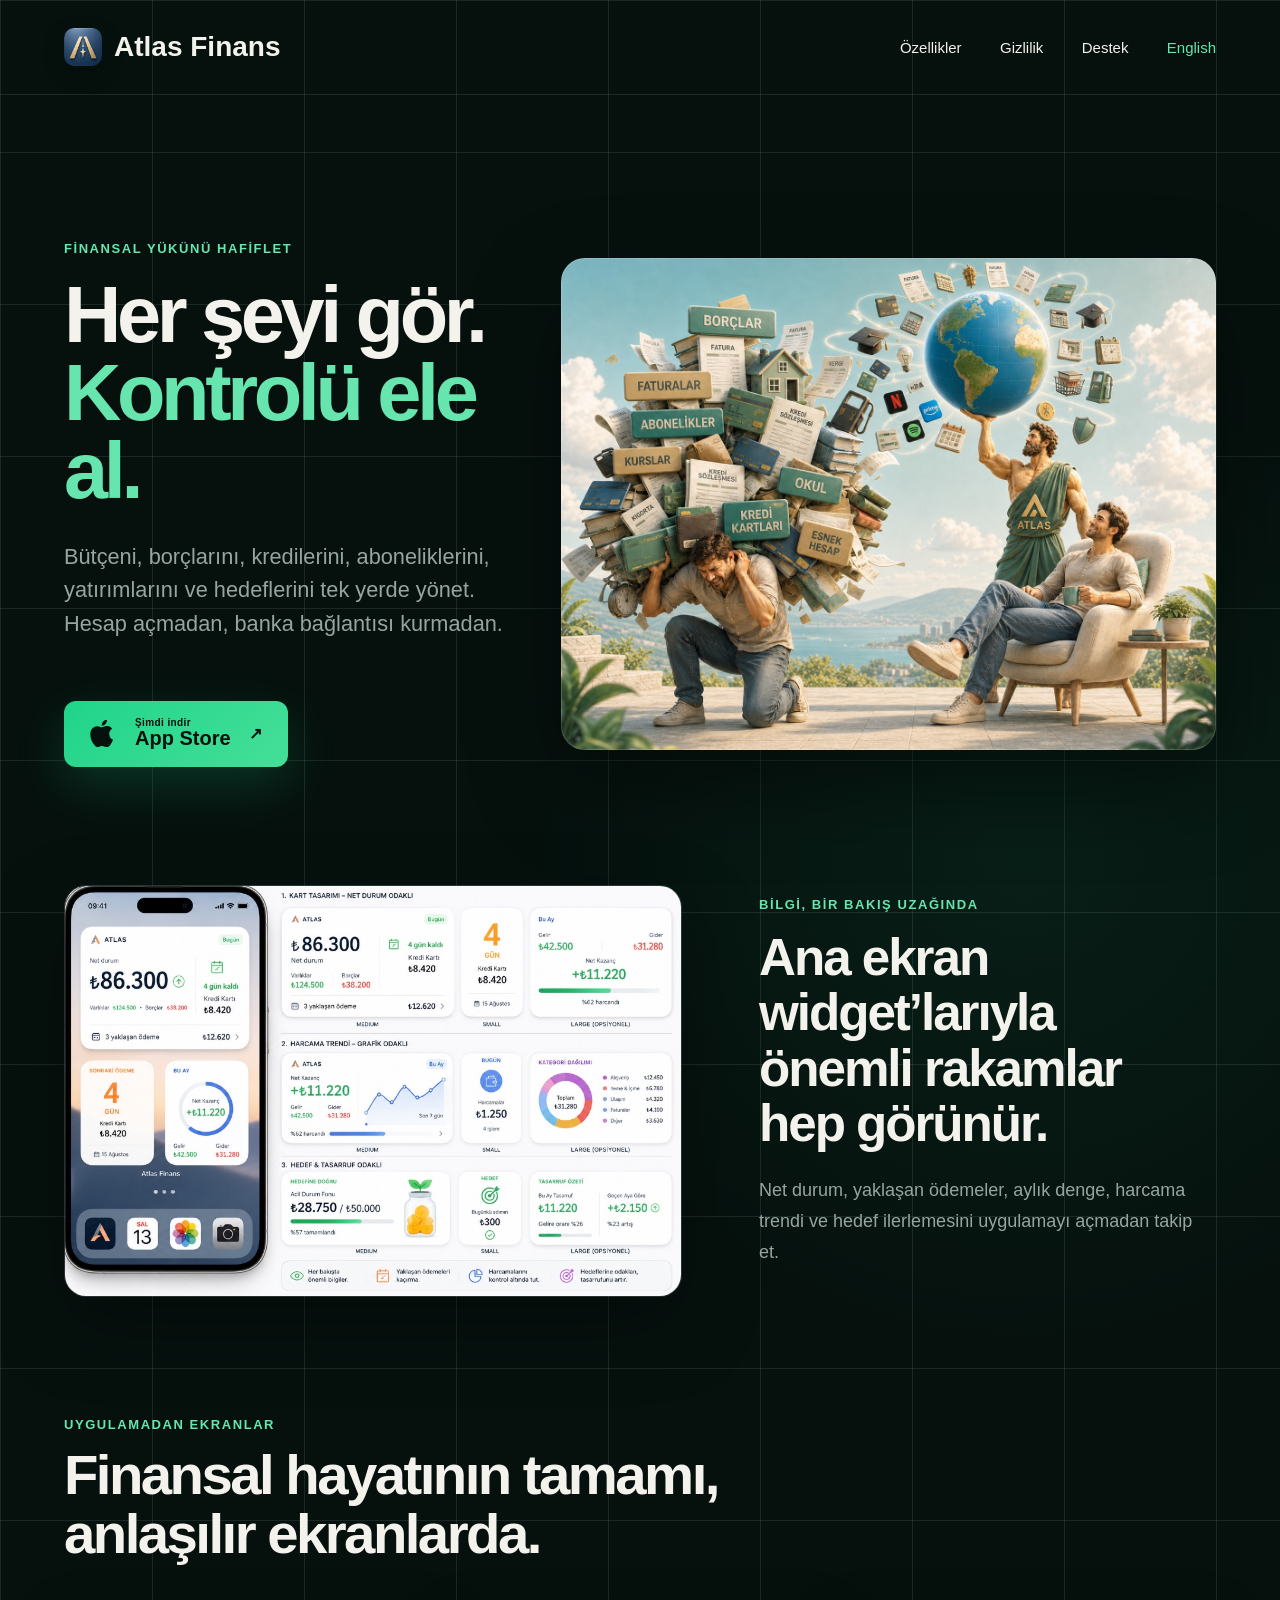
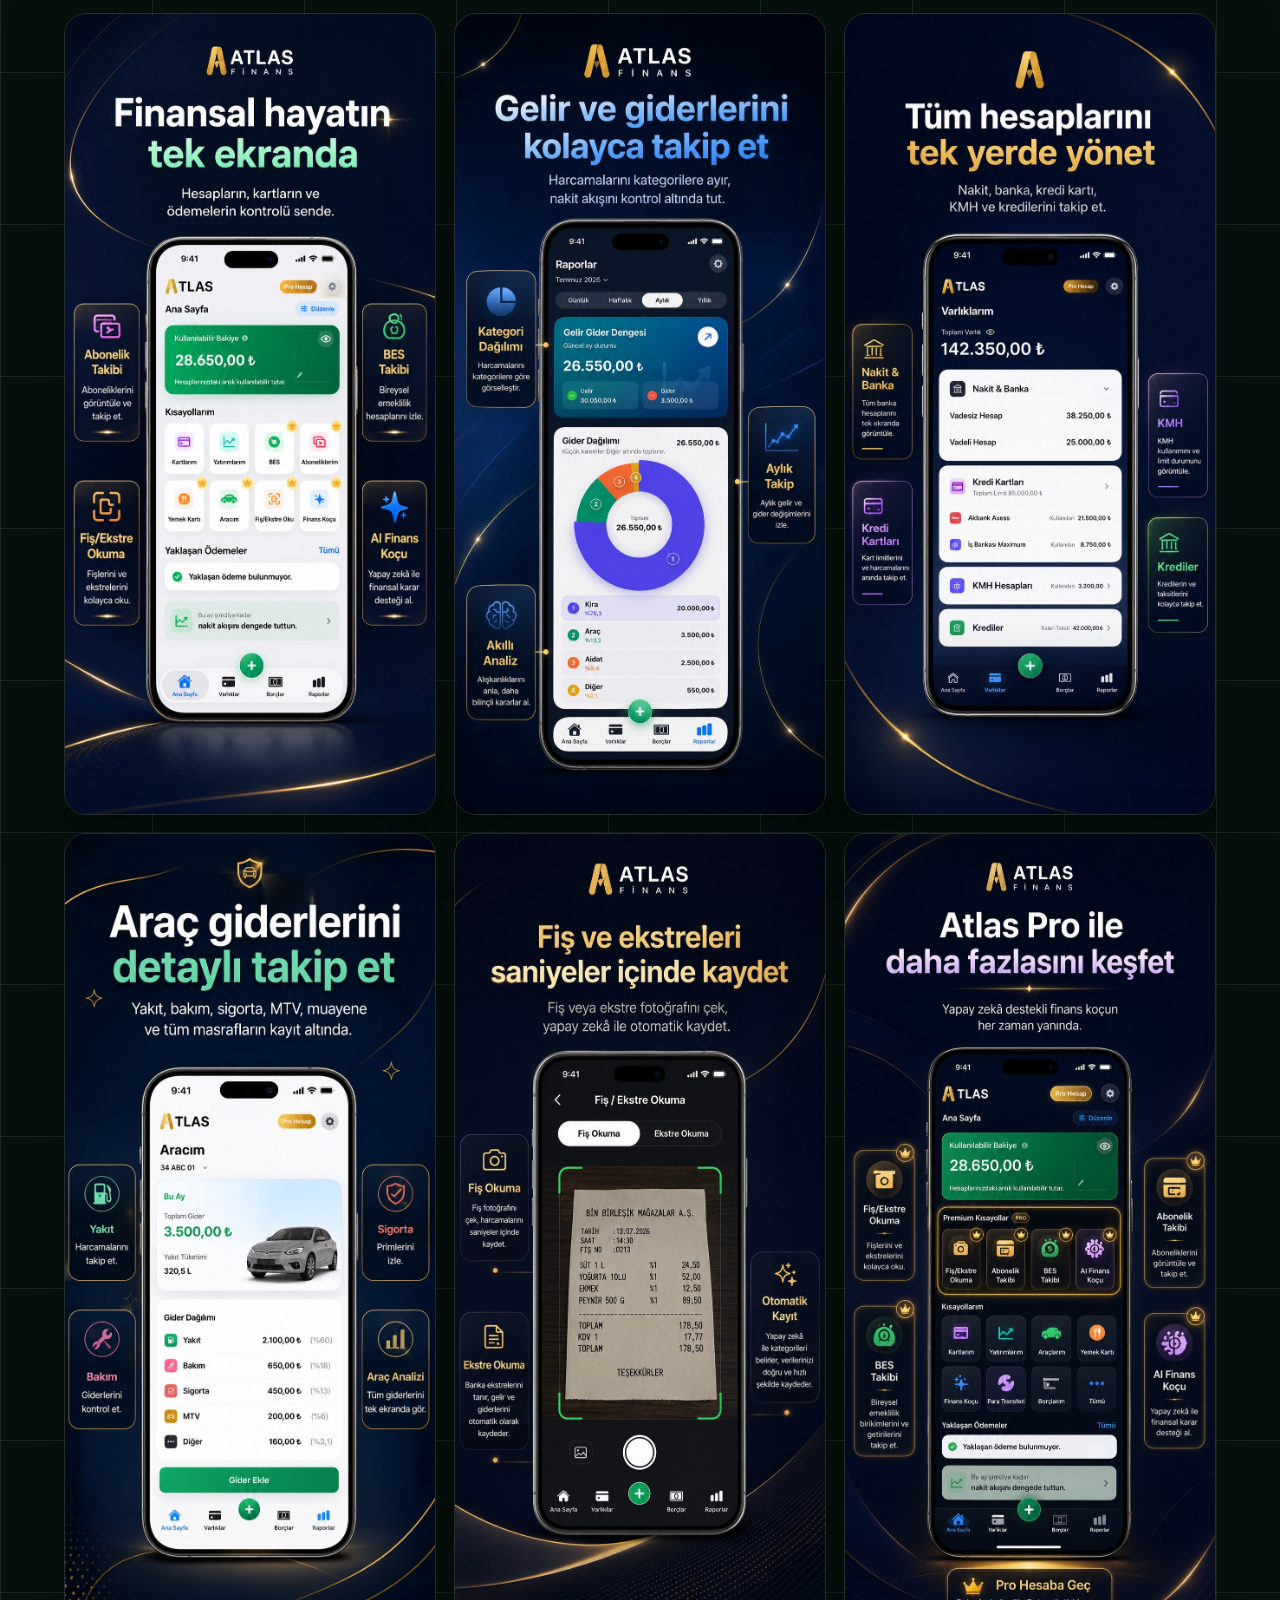
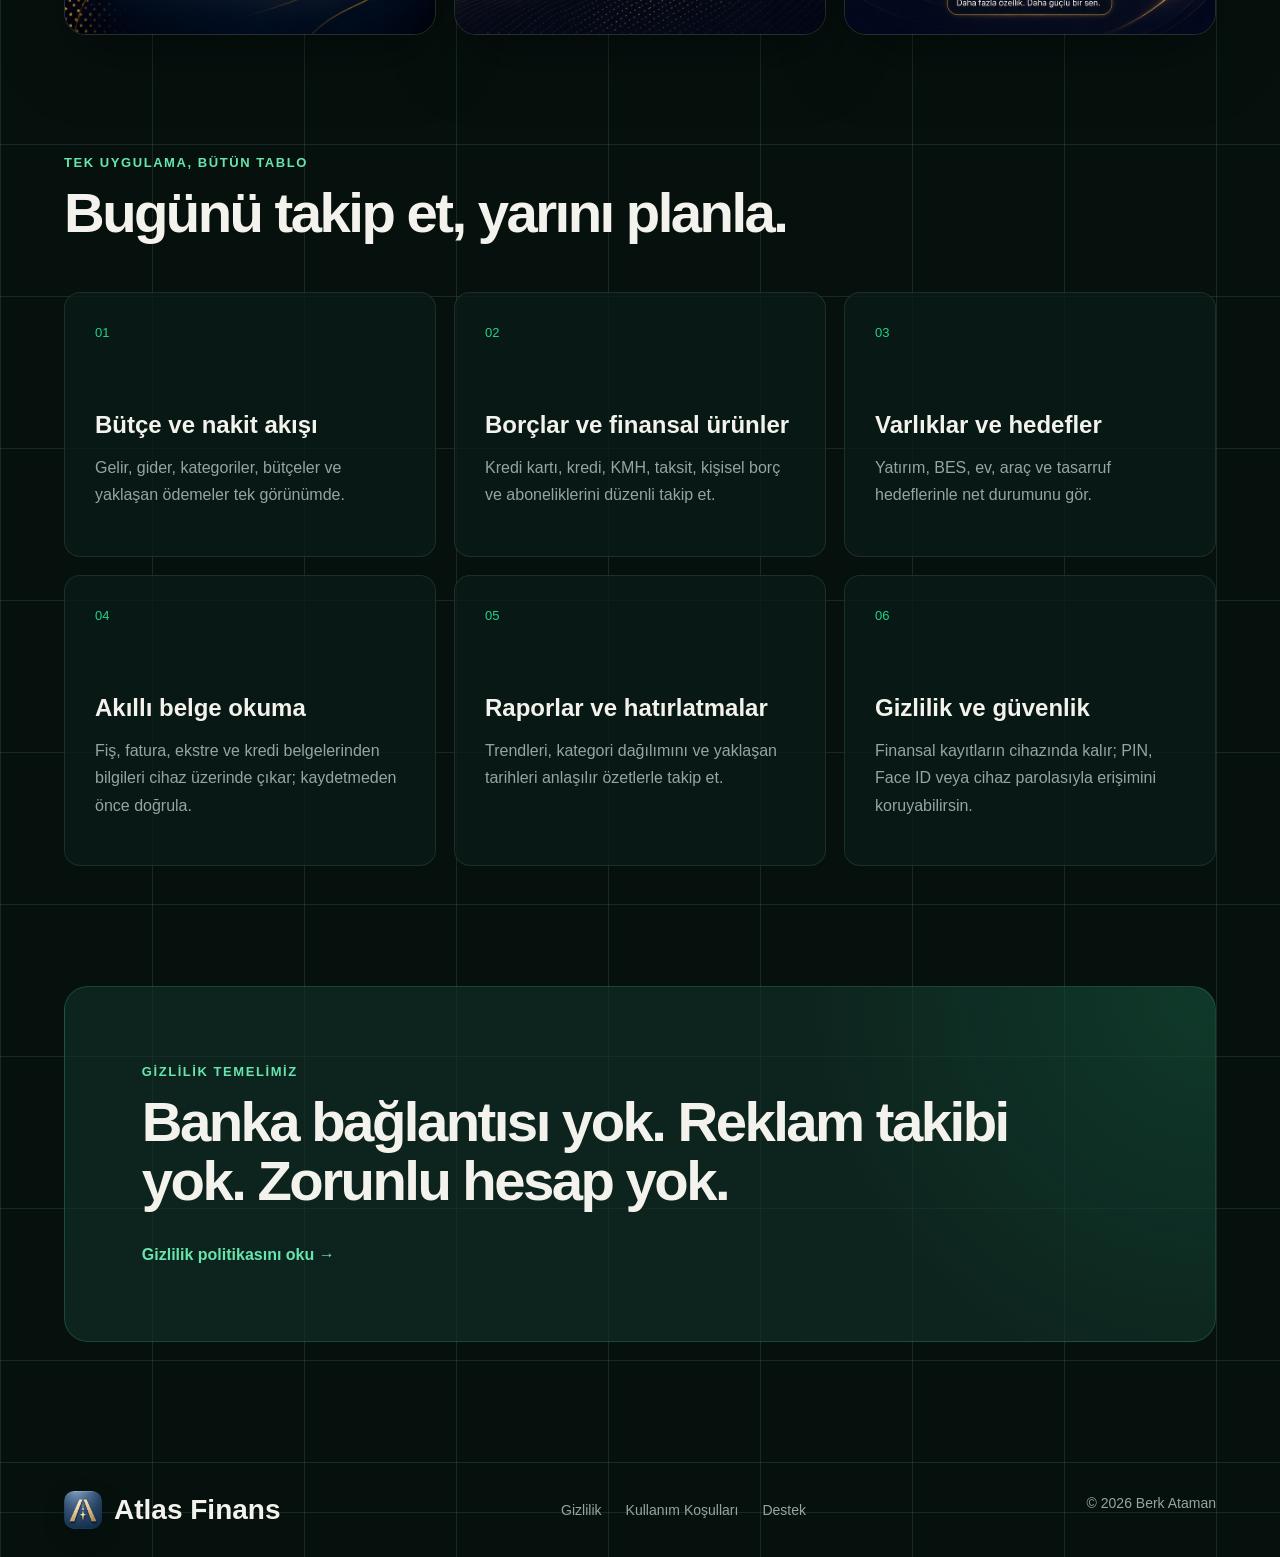
==== commit 28ad3d08: "Add App Store link, current logo, and app gallery" ====
--- a/index.html
+++ b/index.html
@@ -4,13 +4,14 @@
   <meta charset="utf-8"><meta name="viewport" content="width=device-width, initial-scale=1">
   <meta name="description" content="Atlas Finans — bütçe, borç, kredi, abonelik, yatırım ve hedeflerinizi gizlilik odaklı yönetin.">
   <meta name="theme-color" content="#06110e"><title>Atlas Finans — Finansal yükünü hafiflet</title>
-  <link rel="stylesheet" href="assets/styles.css"><script defer src="assets/site.js"></script>
+  <link rel="icon" type="image/png" href="assets/images/atlas-logo.png"><link rel="apple-touch-icon" href="assets/images/atlas-logo.png"><link rel="stylesheet" href="assets/styles.css"><script defer src="assets/site.js"></script>
 </head>
 <body>
   <header class="site-header"><a class="brand" href="./" aria-label="Atlas Finans ana sayfa"><span class="brand-mark" aria-hidden="true"><i></i><i></i></span><span>Atlas Finans</span></a><nav aria-label="Ana menü"><a href="#features" data-tr="Özellikler" data-en="Features">Özellikler</a><a href="privacy/" data-tr="Gizlilik" data-en="Privacy">Gizlilik</a><a href="support/" data-tr="Destek" data-en="Support">Destek</a><button class="language-toggle" type="button" data-language-toggle>English</button></nav></header>
   <main>
-    <section class="hero hero-new"><div class="hero-copy"><p class="eyebrow" data-tr="Finansal yükünü hafiflet" data-en="Lighten your financial load">Finansal yükünü hafiflet</p><h1><span data-tr="Her şeyi gör." data-en="See everything.">Her şeyi gör.</span><strong data-tr="Kontrolü ele al." data-en="Take control.">Kontrolü ele al.</strong></h1><p class="lead" data-tr="Bütçeni, borçlarını, kredilerini, aboneliklerini, yatırımlarını ve hedeflerini tek yerde yönet. Hesap açmadan, banka bağlantısı kurmadan." data-en="Manage your budget, debts, loans, subscriptions, investments and goals in one place—without creating an account or connecting a bank.">Bütçeni, borçlarını, kredilerini, aboneliklerini, yatırımlarını ve hedeflerini tek yerde yönet. Hesap açmadan, banka bağlantısı kurmadan.</p><span class="store-button"><span class="apple-glyph" aria-hidden="true">●</span><span data-tr="App Store’dan İndir" data-en="Download on the App Store">App Store’dan İndir</span><span aria-hidden="true">→</span></span></div><figure class="hero-image"><img src="assets/images/atlas-hero.jpg" alt="Atlas Finans, finansal yükten kontrole geçişi anlatan görsel" width="1448" height="1086" fetchpriority="high"></figure></section>
+    <section class="hero hero-new"><div class="hero-copy"><p class="eyebrow" data-tr="Finansal yükünü hafiflet" data-en="Lighten your financial load">Finansal yükünü hafiflet</p><h1><span data-tr="Her şeyi gör." data-en="See everything.">Her şeyi gör.</span><strong data-tr="Kontrolü ele al." data-en="Take control.">Kontrolü ele al.</strong></h1><p class="lead" data-tr="Bütçeni, borçlarını, kredilerini, aboneliklerini, yatırımlarını ve hedeflerini tek yerde yönet. Hesap açmadan, banka bağlantısı kurmadan." data-en="Manage your budget, debts, loans, subscriptions, investments and goals in one place—without creating an account or connecting a bank.">Bütçeni, borçlarını, kredilerini, aboneliklerini, yatırımlarını ve hedeflerini tek yerde yönet. Hesap açmadan, banka bağlantısı kurmadan.</p><a class="store-button" href="https://apps.apple.com/tr/app/atlas-finans/id6796228152?l=tr" target="_blank" rel="noopener noreferrer" aria-label="Atlas Finans’ı App Store’dan indir"><svg class="apple-logo" viewBox="0 0 24 24" aria-hidden="true"><path fill="currentColor" d="M17.05 12.54c-.03-3.12 2.55-4.64 2.67-4.71-1.46-2.13-3.72-2.42-4.52-2.44-1.9-.2-3.74 1.14-4.71 1.14-.99 0-2.48-1.12-4.09-1.08-2.07.03-4.01 1.23-5.07 3.09-2.19 3.79-.56 9.36 1.54 12.42 1.05 1.5 2.27 3.18 3.88 3.12 1.58-.07 2.17-1 4.08-1 1.89 0 2.45 1 4.1.96 1.69-.03 2.76-1.5 3.77-3.01 1.21-1.72 1.69-3.41 1.71-3.5-.04-.01-3.23-1.23-3.26-4.99ZM13.96 3.37A5.3 5.3 0 0 0 15.18-.44a5.4 5.4 0 0 0-3.49 1.81 5.06 5.06 0 0 0-1.25 3.66 4.47 4.47 0 0 0 3.52-1.66Z"/></svg><span class="store-label"><small data-tr="Şimdi indir" data-en="Download now">Şimdi indir</small><strong>App Store</strong></span><span aria-hidden="true">↗</span></a></div><figure class="hero-image"><img src="assets/images/atlas-hero.jpg" alt="Atlas Finans, finansal yükten kontrole geçişi anlatan görsel" width="1448" height="1086" fetchpriority="high"></figure></section>
     <section class="product-showcase"><img src="assets/images/atlas-widgets.jpg" alt="Atlas Finans iOS ana ekran widget tasarımları" width="1038" height="691" loading="lazy"><div><p class="eyebrow" data-tr="Bilgi, bir bakış uzağında" data-en="Insights at a glance">Bilgi, bir bakış uzağında</p><h2 data-tr="Ana ekran widget’larıyla önemli rakamlar hep görünür." data-en="Keep the numbers that matter visible with Home Screen widgets.">Ana ekran widget’larıyla önemli rakamlar hep görünür.</h2><p data-tr="Net durum, yaklaşan ödemeler, aylık denge, harcama trendi ve hedef ilerlemesini uygulamayı açmadan takip et." data-en="Follow net worth, upcoming payments, monthly balance, spending trends and goal progress without opening the app.">Net durum, yaklaşan ödemeler, aylık denge, harcama trendi ve hedef ilerlemesini uygulamayı açmadan takip et.</p></div></section>
+    <section class="screens-showcase" aria-labelledby="screens-title"><div class="section-heading"><p class="eyebrow" data-tr="Uygulamadan ekranlar" data-en="Inside the app">Uygulamadan ekranlar</p><h2 id="screens-title" data-tr="Finansal hayatının tamamı, anlaşılır ekranlarda." data-en="Your complete financial life, in clear screens.">Finansal hayatının tamamı, anlaşılır ekranlarda.</h2></div><div class="screens-track"><img src="assets/images/screens/1.jpg" alt="Atlas Finans ana sayfa ve finans özeti" width="852" height="1848" loading="lazy"><img src="assets/images/screens/2.jpg" alt="Atlas Finans gelir gider raporları" width="852" height="1848" loading="lazy"><img src="assets/images/screens/3.jpg" alt="Atlas Finans hesaplar ve finansal ürünler" width="852" height="1848" loading="lazy"><img src="assets/images/screens/4.jpg" alt="Atlas Finans araç giderleri takibi" width="852" height="1848" loading="lazy"><img src="assets/images/screens/5.jpg" alt="Atlas Finans fiş ve ekstre okuma" width="852" height="1848" loading="lazy"><img src="assets/images/screens/6.jpg" alt="Atlas Finans Pro özellikleri" width="852" height="1848" loading="lazy"></div></section>
     <section class="features" id="features"><div class="section-heading"><p class="eyebrow" data-tr="Tek uygulama, bütün tablo" data-en="One app, the full picture">Tek uygulama, bütün tablo</p><h2 data-tr="Bugünü takip et, yarını planla." data-en="Track today. Plan tomorrow.">Bugünü takip et, yarını planla.</h2></div><div class="feature-grid">
       <article><span>01</span><h3 data-tr="Bütçe ve nakit akışı" data-en="Budget &amp; cash flow">Bütçe ve nakit akışı</h3><p data-tr="Gelir, gider, kategoriler, bütçeler ve yaklaşan ödemeler tek görünümde." data-en="Income, expenses, categories, budgets and upcoming payments in one view.">Gelir, gider, kategoriler, bütçeler ve yaklaşan ödemeler tek görünümde.</p></article>
       <article><span>02</span><h3 data-tr="Borçlar ve finansal ürünler" data-en="Debts &amp; financial products">Borçlar ve finansal ürünler</h3><p data-tr="Kredi kartı, kredi, KMH, taksit, kişisel borç ve aboneliklerini düzenli takip et." data-en="Track cards, loans, overdrafts, installments, personal debts and subscriptions.">Kredi kartı, kredi, KMH, taksit, kişisel borç ve aboneliklerini düzenli takip et.</p></article>
--- a/assets/styles.css
+++ b/assets/styles.css
@@ -36,10 +36,8 @@
 .site-header { border-bottom: 1px solid var(--line); }
 .site-header.compact { padding-block: 22px; }
 .brand { display: inline-flex; align-items: center; gap: 12px; text-decoration: none; font-size: 28px; font-weight: 760; }
-.brand-mark { width: 31px; height: 30px; position: relative; display: inline-block; }
-.brand-mark i { position: absolute; bottom: 0; width: 11px; height: 29px; background: linear-gradient(180deg, #7af0bf, var(--accent)); transform: skew(-25deg); }
-.brand-mark i:first-child { left: 5px; }
-.brand-mark i:last-child { left: 17px; height: 21px; transform: skew(25deg); }
+.brand-mark { width: 38px; height: 38px; display: inline-block; border-radius: 10px; background: url("images/atlas-logo.png") center / cover no-repeat; box-shadow: 0 7px 20px rgba(0,0,0,.28); }
+.brand-mark i { display: none; }
 nav { display: flex; align-items: center; gap: clamp(18px, 3vw, 52px); }
 nav a, .language-toggle { font: inherit; color: var(--text); text-decoration: none; background: none; border: 0; cursor: pointer; font-size: 15px; }
 nav a:hover, .language-toggle { color: var(--accent-soft); }
@@ -82,7 +80,10 @@
   transition: transform .2s ease, box-shadow .2s ease;
 }
 .store-button:hover, .primary-button:hover { transform: translateY(-2px); box-shadow: 0 22px 54px rgba(32,212,138,.25); }
-.apple-glyph { width: 25px; height: 25px; display: grid; place-items: center; border: 1px solid rgba(4,17,12,.5); border-radius: 7px; font-size: 7px; }
+.apple-logo { width: 27px; height: 27px; flex: 0 0 auto; }
+.store-label { display: flex; flex-direction: column; line-height: 1.05; }
+.store-label small { font-size: 10px; font-weight: 650; letter-spacing: .04em; }
+.store-label strong { font-size: 20px; }
 
 .product-visual { min-height: 540px; position: relative; perspective: 1000px; }
 .orbit { position: absolute; border: 1px solid rgba(88, 170, 138, .14); border-radius: 50%; width: 650px; height: 650px; left: 2%; top: -10%; }
@@ -127,6 +128,9 @@
 .product-showcase img { display: block; width: 100%; height: auto; border-radius: 22px; border: 1px solid rgba(255,255,255,.14); box-shadow: 0 28px 75px rgba(0,0,0,.35); }
 .product-showcase h2 { font-size: clamp(36px, 4vw, 60px); line-height: 1.08; letter-spacing: -.04em; margin: 18px 0 24px; }
 .product-showcase p:last-child { color: var(--muted); font-size: 18px; line-height: 1.7; }
+.screens-showcase { width: min(100% - 10vw, calc(var(--max) - 10vw)); margin: 0 auto 120px; }
+.screens-track { display: grid; grid-template-columns: repeat(3, minmax(0, 1fr)); gap: 18px; }
+.screens-track img { display: block; width: 100%; height: auto; border-radius: 22px; border: 1px solid rgba(255,255,255,.13); box-shadow: 0 24px 65px rgba(0,0,0,.34); }
 .section-heading { max-width: 760px; margin-bottom: 50px; }
 .section-heading h2, .privacy-callout h2 { font-size: clamp(38px, 4.4vw, 66px); line-height: 1.05; letter-spacing: -.045em; }
 .feature-grid { display: grid; grid-template-columns: repeat(3, 1fr); gap: 18px; }
@@ -163,6 +167,7 @@
   .hero { grid-template-columns: 1fr; padding-top: 75px; }
   .product-visual { min-height: 520px; transform: scale(.9); transform-origin: top left; width: 111%; }
   .hero-new, .product-showcase { grid-template-columns: 1fr; }
+  .screens-track { grid-template-columns: repeat(2, minmax(0, 1fr)); }
   .feature-grid { grid-template-columns: 1fr; }
   .feature-grid article { min-height: auto; }
   .feature-grid h3 { margin-top: 35px; }
@@ -183,6 +188,9 @@
   .goal-card { width: 285px; left: 3%; bottom: 0; }
   .features, .privacy-callout { width: calc(100% - 44px); margin-bottom: 80px; }
   .product-showcase { width: calc(100% - 44px); margin-bottom: 80px; }
+  .screens-showcase { width: calc(100% - 44px); margin-bottom: 80px; }
+  .screens-track { display: flex; overflow-x: auto; scroll-snap-type: x mandatory; padding-bottom: 14px; }
+  .screens-track img { flex: 0 0 82%; scroll-snap-align: start; border-radius: 16px; }
   .privacy-callout { padding: 30px 24px; }
   .section-heading h2, .privacy-callout h2 { font-size: 38px; }
   .legal-shell, .support-shell { width: calc(100% - 44px); padding-block: 70px 95px; }
